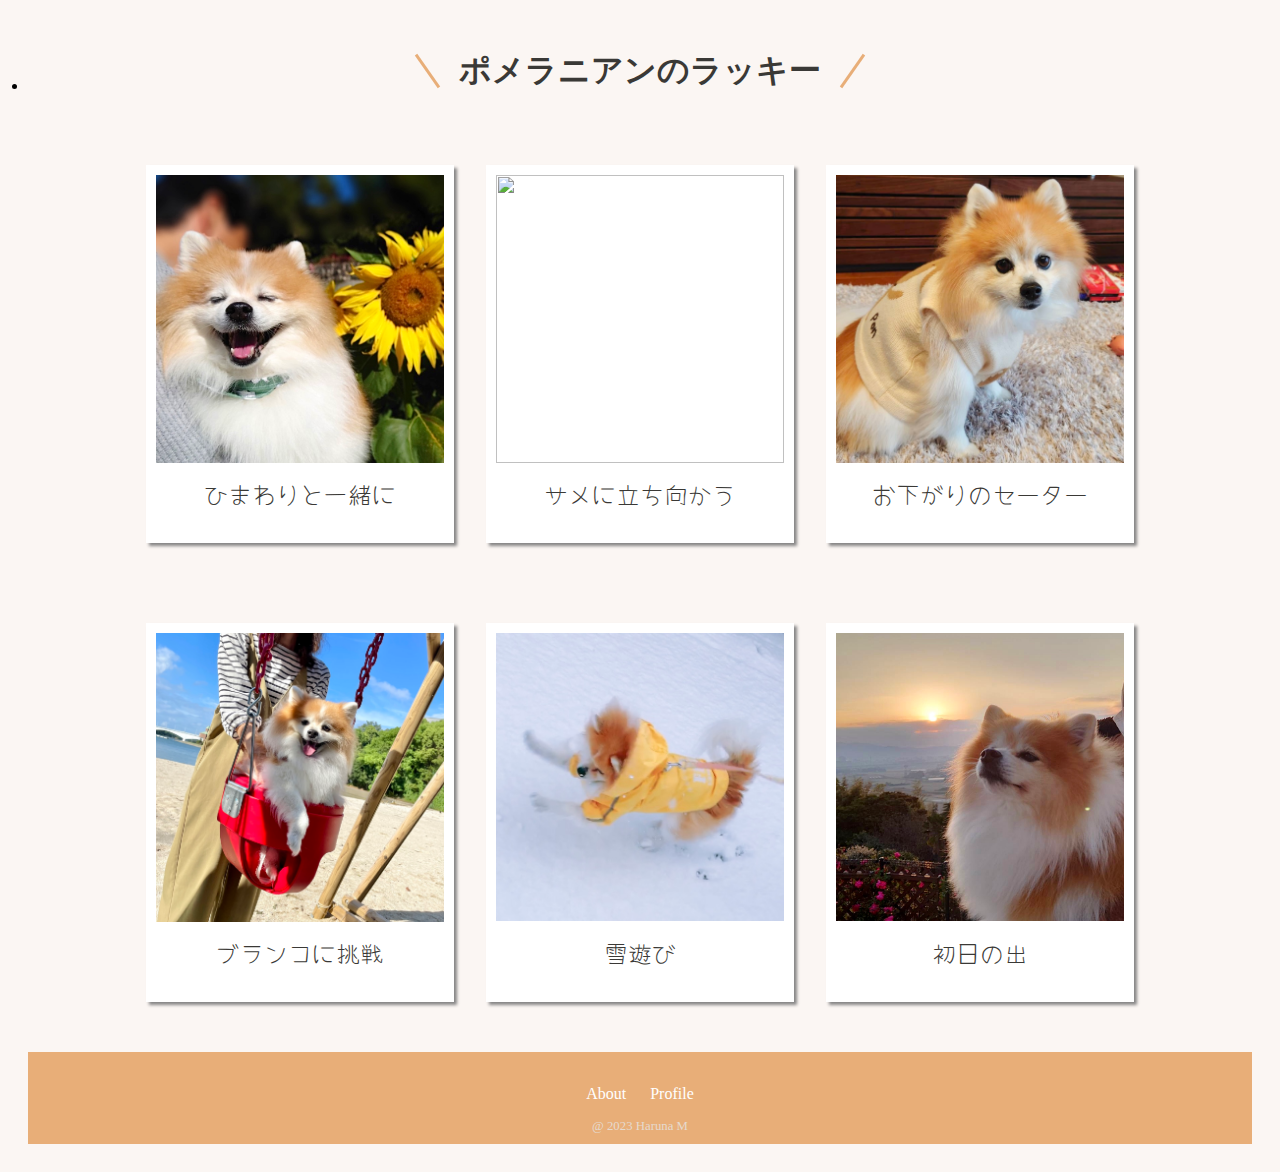
==== index.html @ c1708b47 "Add files via upload" ====
<!DOCTYPE html>
<html lang="ja">

<head>
  <meta charset="UTF-8">
  <meta name="viewport" content="width=device-width, initial-scale=1.0">
  <title>Photo Gallery</title>
  <link rel="preconnect" href="https://fonts.googleapis.com">
  <link rel="preconnect" href="https://fonts.gstatic.com" crossorigin>
  <link href="https://fonts.googleapis.com/css2?family=Yomogi&display=swap" rel="stylesheet">
  <link rel="stylesheet" href="style.css">
  <script src="script.js" defer></script>
  <style>
    /* ここにスタイルシートを追加 */
  </style>
</head>

<body onload="hideLoadingAnimation()">
  <!-- ローディング画面 -->
  <div class="loading" id="loading">
    <p>
      <span>L</span>
      <span>o</span>
      <span>a</span>
      <span>d</span>
      <span>i</span>
      <span>n</span>
      <span>g</span>
      <span>.</span>
      <span>.</span>
      <span>.</span>
    </p>
  </div>


  <header>
    <li><a href="index.html"style="text-decoration:none;"><h1 class="heading-016">ポメラニアンのラッキー</h1></a></li>
  </header>

  <main>
    <div id="gallery" class="gallery">
     <div class="polaroid">
      <img src="images/IMG_01.jpg">
      <p class="moji">ひまわりと一緒に</p>
      </div>
      
     <div class="polaroid">
      <img src="images/IMG_02.jpg">
      <p class="moji">サメに立ち向かう</p>
      </div>
      
    <div class="polaroid">
      <img src="images/IMG_03.jpg">
      <p class="moji">お下がりのセーター</p>
      </div>
            

    <div class="polaroid">
      <img src="images/IMG_04.jpg">
      <p class="moji">ブランコに挑戦</p>
      </div>
      
    <div class="polaroid">
      <img src="images/IMG_05.jpg">
      <p class="moji">雪遊び</p>
      </div>

      <div class="polaroid">
        <img src="images/IMG_06.jpg">
        <p class="moji">初日の出</p>
        </div>
   </div>
  </main>

  <footer class="footer-001">
    <nav>
        <ul class="footer-001__list">
            <li><a href="about.html"style="text-decoration:none;">About</a></li>
            <li><a href="profile.html"style="text-decoration:none;">Profile</a></li>
        </ul>
    </nav>
    <p class="footer-001__copyright">@ 2023 Haruna M</p>
</footer>

  <script>
    // サイト読み込み完了後に実行される関数
    function hideLoadingAnimation() {
      
      // Loadingアニメーションを非表示にする
      const loadingAnimation = document.getElementById('loading');
      loadingAnimation.classList.add('loaded');
    }

    // 画面が読み込まれたらanimationを呼び出す
    window.onload = function () {
      animation();
    }

    // 定数の定義
    const loading = document.getElementById('loading');

    // cssクラスを追加する関数
    function animation() {
      loading.classList.add('loaded');
    }

    const items = document.querySelectorAll('.img-item');
    // 以下省略
  </script>
  
</body>
</html>
---- style.css ----
@charset "UTF-8";

h1 {
  text-align: center;
}

.heading-016 {
  display: flex;
  justify-content: center;
  align-items: center;
  color: #3a3936;
}

.heading-016::before,
.heading-016::after {
  width: 3px;
  height: 40px;
  background-color: #e8ae78;
  content: '';
}

.heading-016::before {
  transform: rotate(-35deg);
  margin-right: 30px;
}

.heading-016::after {
  transform: rotate(35deg);
  margin-left: 30px;
}

body { 
  padding: 20px;
  background-color: #fbf6f3; 
} 



#gallery {
  padding: 20px;
  display: grid;
  max-width: 1000px;
  margin: auto;
  grid-template-columns: 1fr 1fr 1fr;
  gap: 20px;
}

.polaroid {
  position: relative;/* position: absolute;とセット */
  width: 300px;/* 画像の幅 */
  margin: 30px auto;/* 上下の空きと左右の空き */
  max-width:90%;/* 最大幅 */
  background-color:#ffffff;/* 背景色 */
  border: 10px solid #ffffff;/* フチの設定 */
  border-bottom-width: 80px;/*下のフチ幅*/
 /* 角度  transform:rotate(-5deg);*/
  box-shadow: 3px 3px 3px #878686;/* 影の設定 */
}
.polaroid img{
  display: block;
  max-width: 100%;
  width: 100%;
  height: 100%;
  object-fit: contain;
}
.moji {
  position: absolute;/* width: 100%;を使うため */
  width: 100%;/* 文字の横位置の為 */
  text-align: center;/* 文字中央ぞろえ */
  bottom: -70px;/* 文字の縦位置 */
line-height:1.3em;/* 行の高さ */
  left:0px;/* これが無いと変な位置になる */
  color: #3a3936;/* 文字色 */
  font-size:1.5em;/* 文字サイズ */
  font-family: 'Yomogi', cursive;/* フォント指定 */
}

.img-item {
  opacity: 0;
  filter: blur(10px);
  width: 100%;
}

.img-item img {
  width: 100%;
  height: 100%;
  object-fit: cover;
}

.img-item p {
  text-align: center;
}

.loading {
  display: flex;
  justify-content: center;
  align-items: center;
}

.loading span {
  display: inline-block;
  color: #fbf6f3;
  font-weight: 600;
  font-size: 1.5em;
  animation: animation-loading-005 1s infinite;
}

.loading span:nth-of-type(2) {
  animation-delay: .1s;
}

.loading span:nth-of-type(3) {
  animation-delay: .2s;
}

.loading span:nth-of-type(4) {
  animation-delay: .3s;
}

.loading span:nth-of-type(5) {
  animation-delay: .4s;
}

.loading span:nth-of-type(6) {
  animation-delay: .5s;
}

.loading span:nth-of-type(7) {
  animation-delay: .6s;
}

.loading span:nth-of-type(8) {
  animation-delay: .7s;
}

.loading span:nth-of-type(9) {
  animation-delay: .8s;
}

.loading span:nth-of-type(10) {
  animation-delay: .9s;
}

@keyframes animation-loading-005 {
  50% {
      transform: translateY(10px);
  }
}

.loading {
  transition: all 5s;
  background-color: #e8ae78;
  z-index: 999;
  position: fixed;
  inset: 0;
  display: flex;
  justify-content: center;
  align-items: center;
  flex-direction: column;
}

.loaded {
  opacity: 0;
  visibility: hidden;
}

a {
  color: white;
  text-decoration: none;
}

.footer-001 {
  display: flex;
  align-items: center;
  flex-direction: column;
  padding: 25px 10px 10px;
  background-color: #e8ae78;
}

.footer-001__logo {
  width: 130px;
  height: 30px;
}

.footer-001__list {
  display: flex;
  justify-content: center;
  align-items: center;
  gap: 0 1.5em;
  list-style-type: none;
  margin: 0 0 .5em;
  padding: .5em;
}

.footer-001__link {
  color: #fff;
  font-weight: 200;
  text-decoration: none;
}

.footer-001__copyright {
  margin: 0;
  color: #e6dace;
  font-weight: 200;
  font-size: .8em;
}
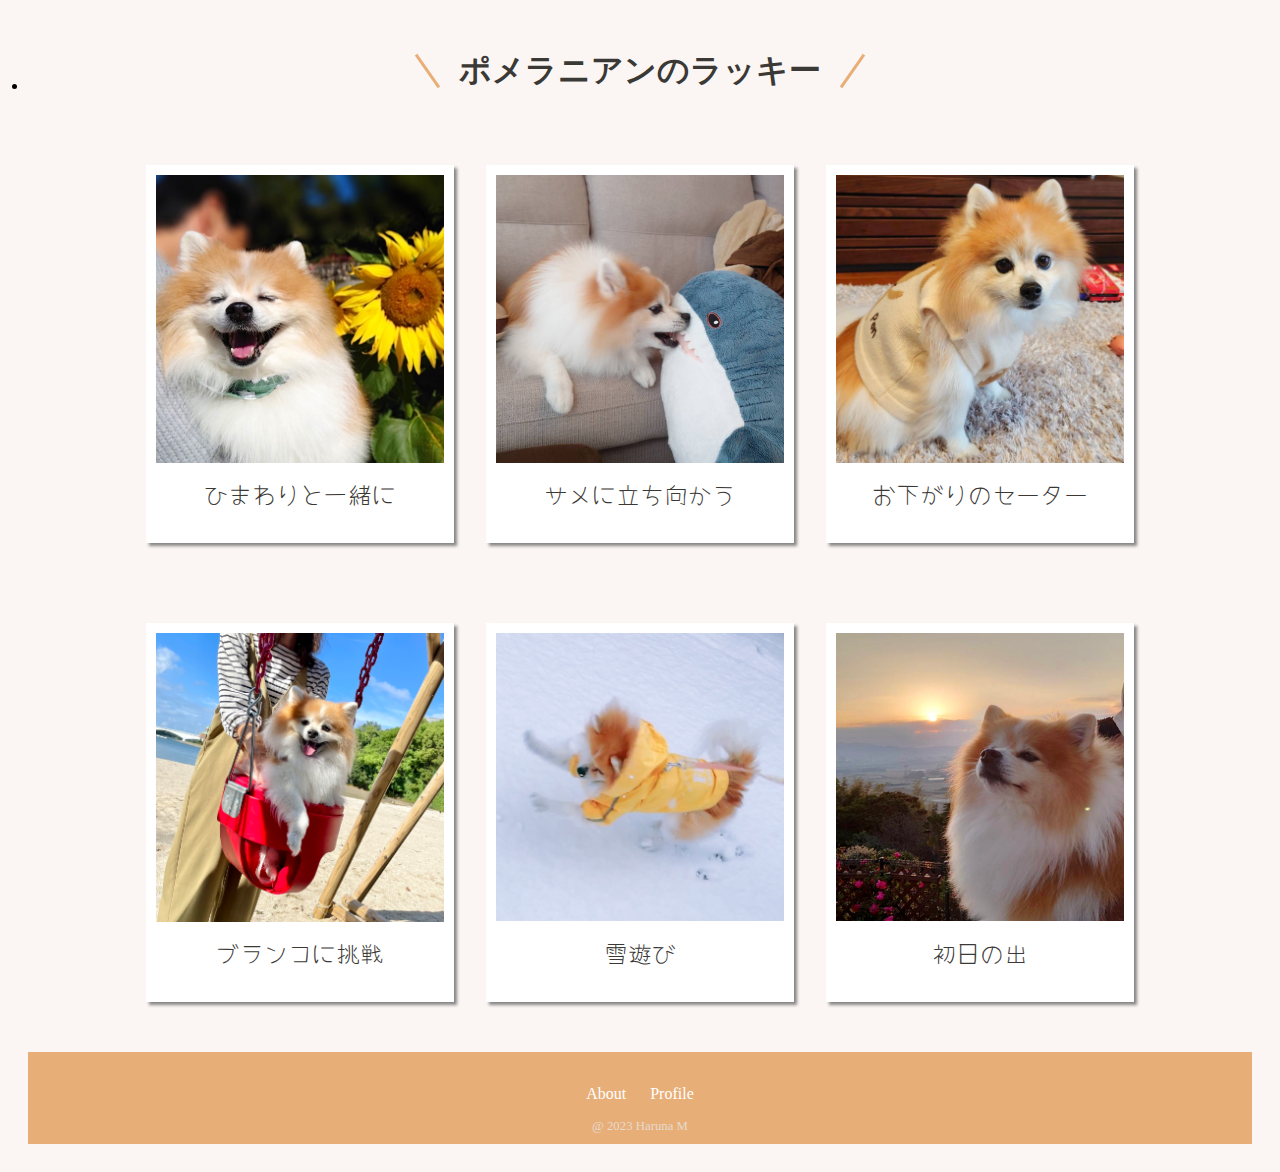
==== commit f8f5760f: "Update index.html" ====
--- a/index.html
+++ b/index.html
@@ -45,7 +45,7 @@
       </div>
       
      <div class="polaroid">
-      <img src="images/IMG_02.jpg">
+      <img src="images/IMG_02.JPG">
       <p class="moji">サメに立ち向かう</p>
       </div>
       
@@ -109,4 +109,4 @@
   </script>
   
 </body>
-</html>+</html>
